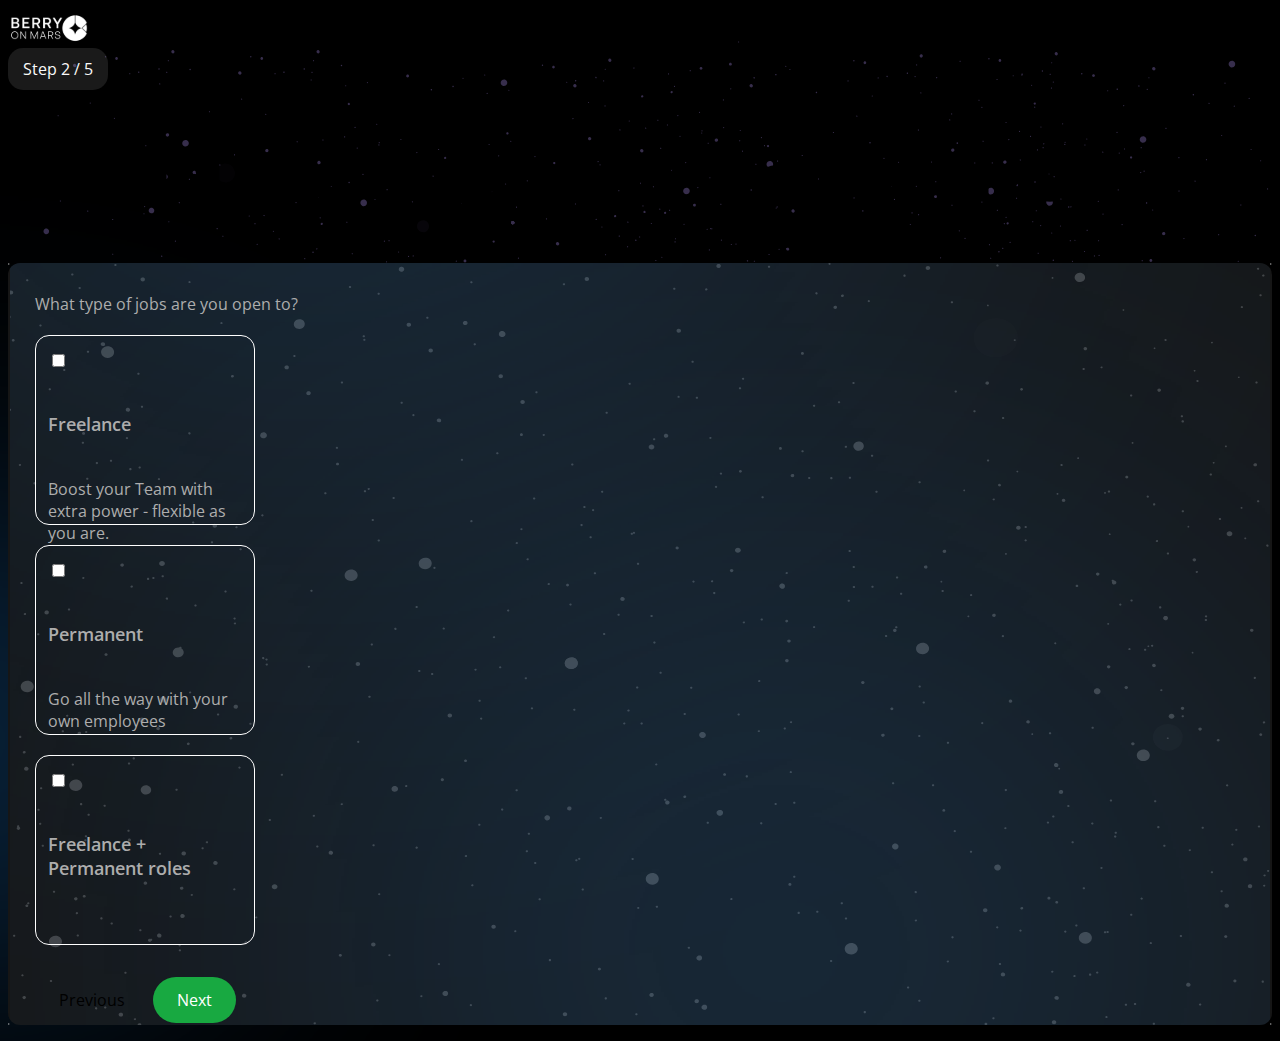
==== index.html @ b1b276da "create custom checkbox" ====
<html lang="en">

<head>
    <meta charset="UTF-8">
    <meta http-equiv="X-UA-Compatible" content="IE=edge">
    <meta name="viewport" content="width=device-width, initial-scale=1.0">
    <!-- Compiled and minified CSS -->
    <link href="https://cdn.jsdelivr.net/npm/bootstrap@5.1.1/dist/css/bootstrap.min.css" rel="stylesheet"
        integrity="sha384-F3w7mX95PdgyTmZZMECAngseQB83DfGTowi0iMjiWaeVhAn4FJkqJByhZMI3AhiU" crossorigin="anonymous">
    <link rel="stylesheet" href="assets/css/pages/form/step1.css">
    <link rel="stylesheet" href="assets/css/main.css">
    <title>Bryanmars</title>
</head>

<body>
    <header>
        <div class="container d-flex justify-content-between py-4">
            <img src="assets/img/Logo.svg" width="80px" alt="" srcset="">
            <div class="step-indicator">
                Step 2 / 5
            </div>
        </div>
    </header>
    <main>
        <div class="container">
            <div class="row">
                <div class="col-md-12 col-lg-5 mt-4">
                    <h1 class="text-center text-md-start text-white">
                        What Type of jobs are you open to?
                    </h1>
                </div>
                <div class="col-md-12 col-lg-7 mt-4">
                    <form action="" class="form px-4 py-3">
                        <p class="txt-gray">What type of jobs are you open to?</p>

                        <div class="jobs-list d-flex justify-content-between flex-column flex-lg-row">
                            <label for="freelance">
                                <div class="checkbox-box justify-content-start d-flex flex-column me-lg-3">
                                    <img src="assets/img/icon/checked.svg" alt="" class="checked-img">

                                    <input type="checkbox" class="d-none" name="" id="freelance"
                                        onchange="skillCheckChange(this)">
                                    <div class="mt-1 txt-gray font-normal">
                                        <h6 class="text-white font-semibold checkbox-text">Freelance</h6>
                                        <p class="txt-gray checkbox-text mt-4">Boost your Team with extra power -
                                            flexible as
                                            you are.</p>
                                    </div>
                                </div>
                            </label>

                            <label for="permanent">
                                <div class="checkbox-box justify-content-start d-flex flex-column me-lg-3">
                                    <img src="assets/img/icon/checked.svg" alt="" class="checked-img">

                                    <input type="checkbox" class="d-none" name="" id="permanent"
                                        onchange="skillCheckChange(this)">
                                    <div class="mt-1 txt-gray font-normal">
                                        <h6 class="text-white font-semibold checkbox-text">Permanent</h6>
                                        <p class="txt-gray checkbox-text mt-4">Go all the way with your own employees
                                        </p>
                                    </div>
                                </div>
                            </label>

                            <label for="team">
                                <div class="checkbox-box justify-content-start d-flex flex-column">
                                    <img src="assets/img/icon/checked.svg" alt="" class="checked-img">

                                    <input type="checkbox" class="d-none" name="" id="team"
                                        onchange="skillCheckChange(this)">
                                    <div class="mt-1 txt-gray font-normal">
                                        <h6 class="text-white font-semibold checkbox-text">Freelance +
                                            Permanent roles</h6>
                                    </div>
                                </div>
                            </label>

                        </div>


                        <br>
                        <br>
                        <div class="d-flex justify-content-between">
                            <a class="button button-transparent text-white d-block mb-1" href="index.html">Previous</a>
                            <a class="button button-green d-block mb-1" href="step2.html">Next</a>
                        </div>
                    </form>
                </div>
            </div>

        </div>


    </main>
    <script src="https://cdn.jsdelivr.net/npm/bootstrap@5.1.1/dist/js/bootstrap.bundle.min.js"
        integrity="sha384-/bQdsTh/da6pkI1MST/rWKFNjaCP5gBSY4sEBT38Q/9RBh9AH40zEOg7Hlq2THRZ"
        crossorigin="anonymous"></script>
    <script src="assets/js/component/form/custom-checkbox.js"></script>
    <script src="assets/js/index.js"></script>

</body>

</html>
---- assets/css/pages/form/step1.css ----
@import url('../initial.css');
@import url('../../component/custom-checkbox/custom-checkbox.css');


.jobs-list .checkbox-box{
    min-height: 132px;
    margin-top: 20px;
}

@media screen and (min-width: 1031px) {
    .jobs-list .checkbox-box{
        min-height: 153.6px;
    }
}
---- assets/css/main.css ----
@import url('setup.css');
@import url('utilities/text.css');
@import url('component/button/button.css');
@import url('component/select/custom-select.css');
@import url('component/form/chip.css');
@import url('component/form/custom-input.css');
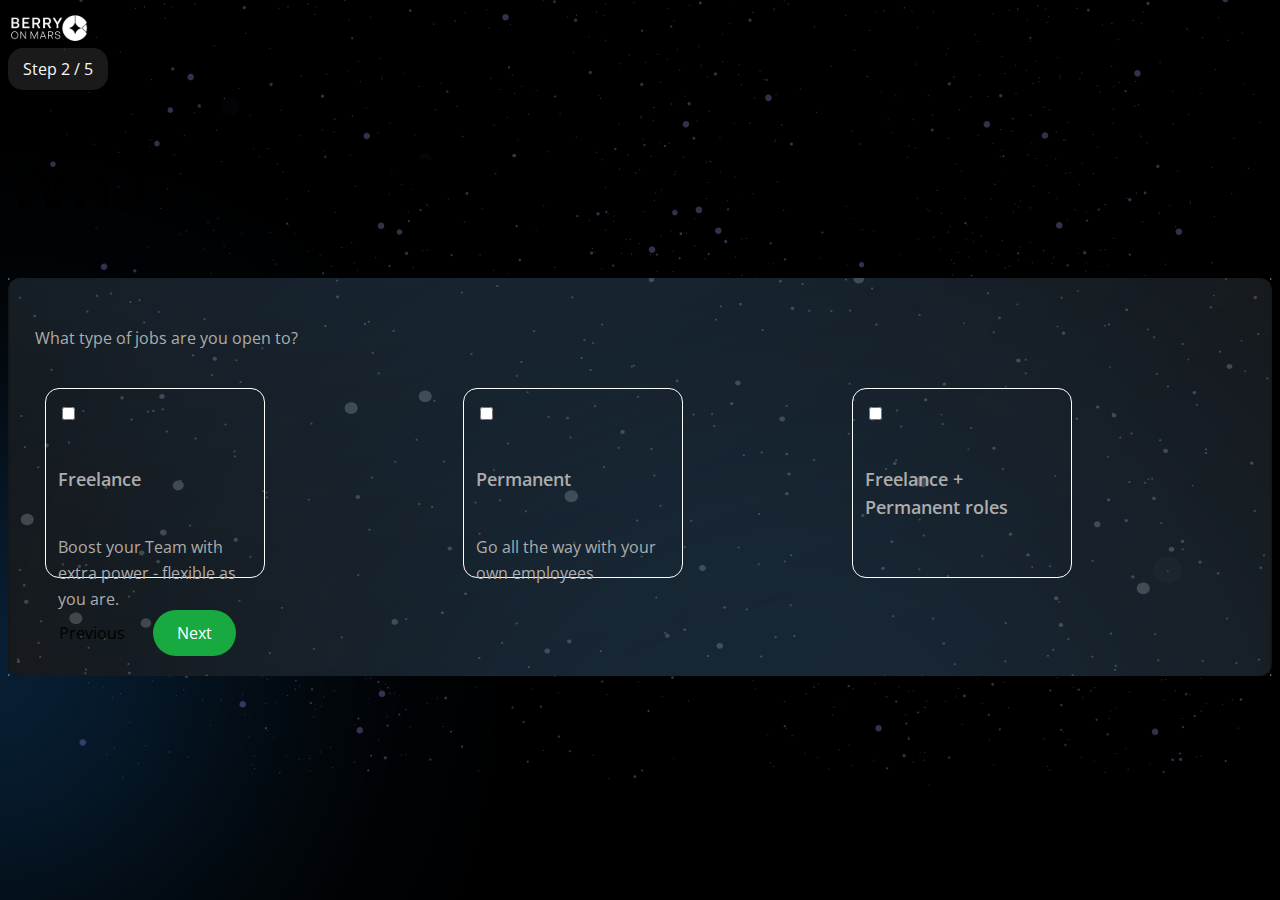
==== commit 94e03d33: "optimizing grid" ====
--- a/index.html
+++ b/index.html
@@ -33,9 +33,9 @@
                     <form action="" class="form px-4 py-3">
                         <p class="txt-gray">What type of jobs are you open to?</p>
 
-                        <div class="jobs-list d-flex justify-content-between flex-column flex-lg-row">
+                        <div class="jobs-list ">
                             <label for="freelance">
-                                <div class="checkbox-box justify-content-start d-flex flex-column me-lg-3">
+                                <div class="checkbox-box justify-content-start mx-auto  d-flex flex-column me-lg-3">
                                     <img src="assets/img/icon/checked.svg" alt="" class="checked-img">
 
                                     <input type="checkbox" class="d-none" name="" id="freelance"
@@ -50,7 +50,7 @@
                             </label>
 
                             <label for="permanent">
-                                <div class="checkbox-box justify-content-start d-flex flex-column me-lg-3">
+                                <div class="checkbox-box justify-content-start mx-auto d-flex flex-column me-lg-3">
                                     <img src="assets/img/icon/checked.svg" alt="" class="checked-img">
 
                                     <input type="checkbox" class="d-none" name="" id="permanent"
@@ -64,13 +64,13 @@
                             </label>
 
                             <label for="team">
-                                <div class="checkbox-box justify-content-start d-flex flex-column">
+                                <div class="checkbox-box justify-content-start mx-auto d-flex flex-column">
                                     <img src="assets/img/icon/checked.svg" alt="" class="checked-img">
 
                                     <input type="checkbox" class="d-none" name="" id="team"
                                         onchange="skillCheckChange(this)">
                                     <div class="mt-1 txt-gray font-normal">
-                                        <h6 class="text-white font-semibold checkbox-text">Freelance +
+                                        <h6 class="text-white font-semibold checkbox-text">Freelance + <br>
                                             Permanent roles</h6>
                                     </div>
                                 </div>
--- a/assets/css/pages/form/step1.css
+++ b/assets/css/pages/form/step1.css
@@ -1,13 +1,33 @@
 @import url('../initial.css');
 @import url('../../component/custom-checkbox/custom-checkbox.css');
 
+
+.jobs-list{
+    display: grid;
+    grid-template-columns: repeat(1, 1fr);
+}
 
 .jobs-list .checkbox-box{
     min-height: 132px;
     margin-top: 20px;
 }
 
-@media screen and (min-width: 1031px) {
+@media screen and (min-width: 768px) {
+    .jobs-list{
+        grid-template-columns: repeat(2, 1fr);
+    }
+    .jobs-list label{
+        margin-left: 10px;
+    }
+
+    .jobs-list label:nth-child(2){
+        margin-left: 25px;
+    }
+}
+@media screen and (min-width: 1231px) {
+    .jobs-list{
+        grid-template-columns: repeat(3, 1fr);
+    }
     .jobs-list .checkbox-box{
         min-height: 153.6px;
     }
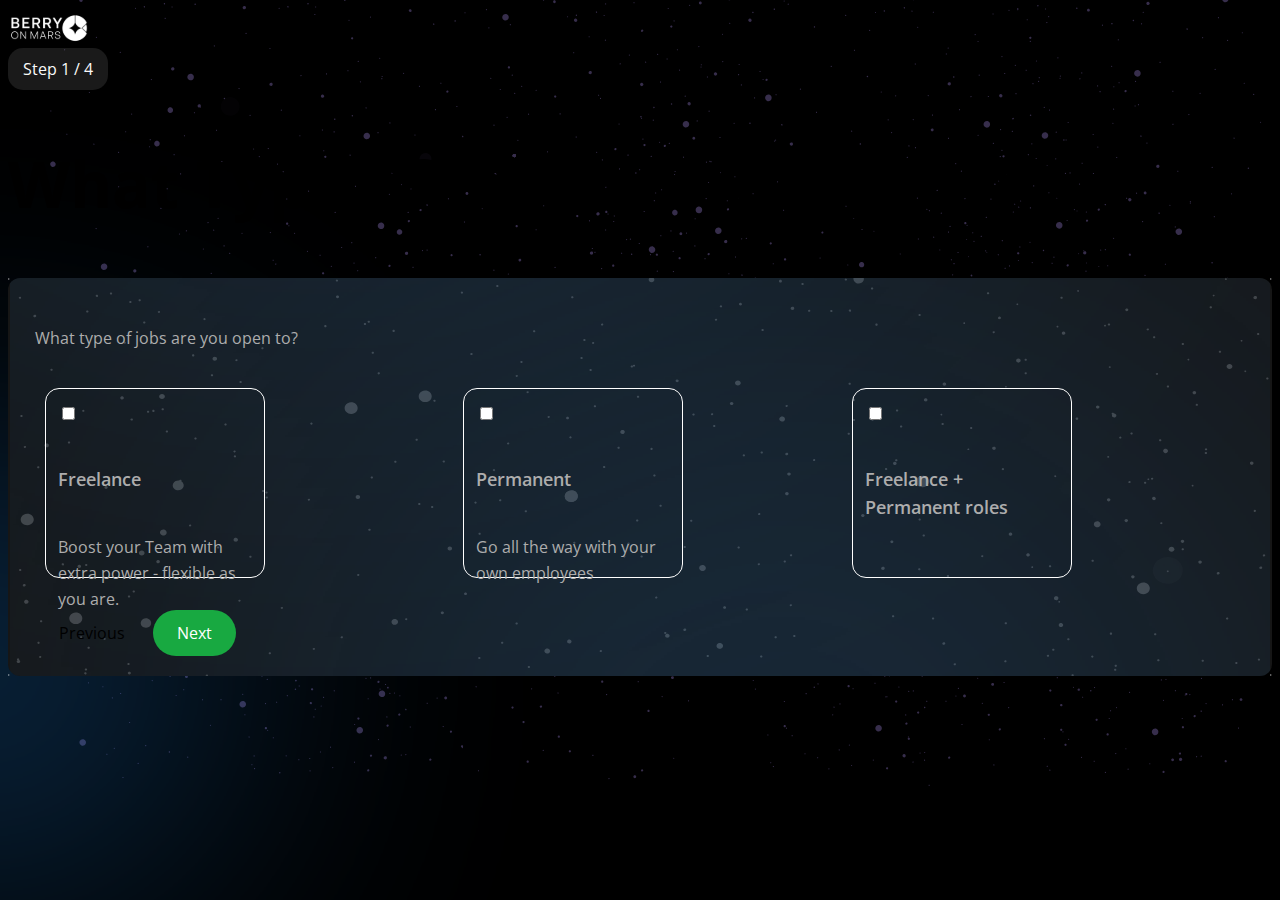
==== commit 1d5490cd: "sync chip with checkbox" ====
--- a/index.html
+++ b/index.html
@@ -17,7 +17,7 @@
         <div class="container d-flex justify-content-between py-4">
             <img src="assets/img/Logo.svg" width="80px" alt="" srcset="">
             <div class="step-indicator">
-                Step 2 / 5
+                Step 1 / 4
             </div>
         </div>
     </header>
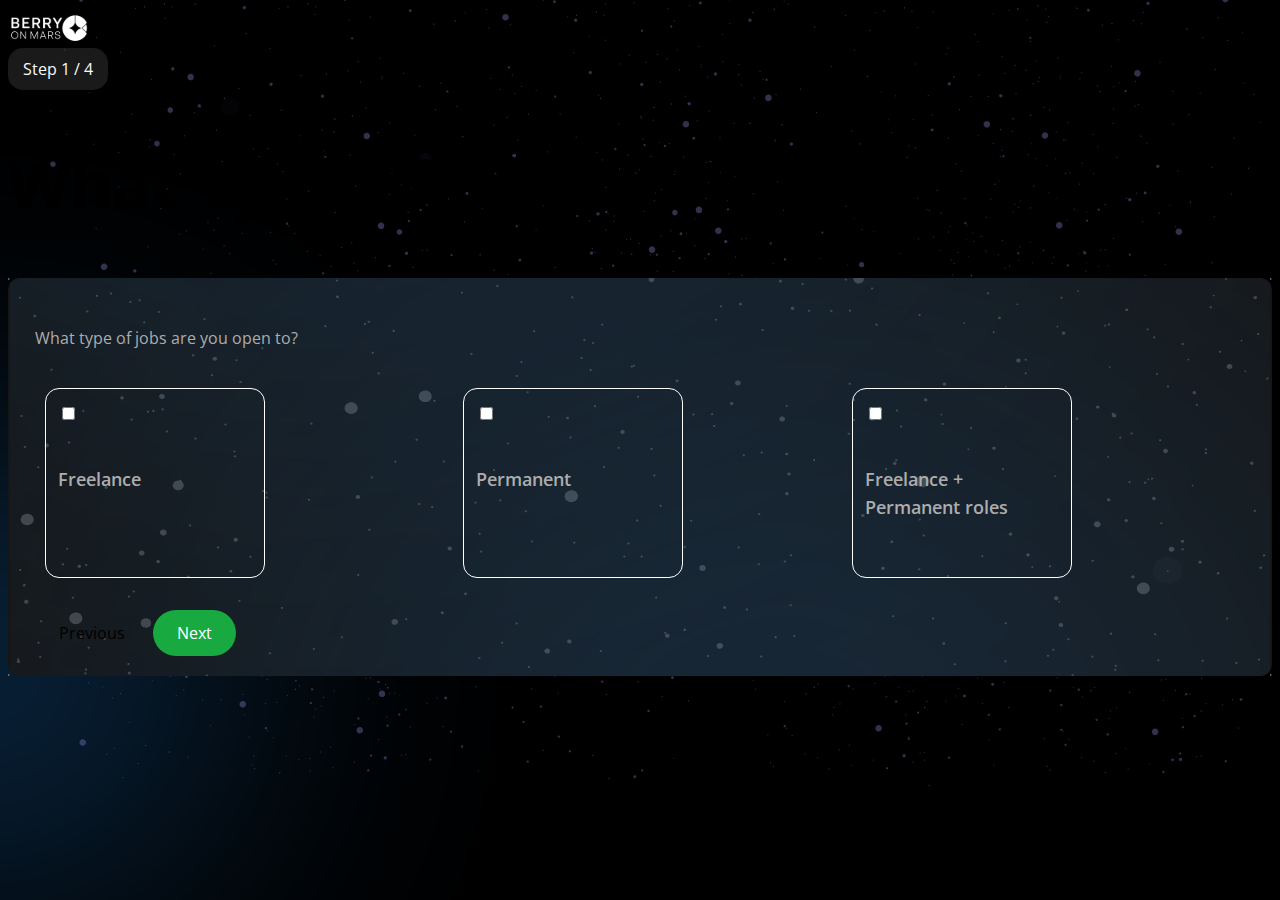
==== commit 4b4dc3b0: "remove list on mobile" ====
--- a/index.html
+++ b/index.html
@@ -35,36 +35,36 @@
 
                         <div class="jobs-list ">
                             <label for="freelance">
-                                <div class="checkbox-box justify-content-start mx-auto  d-flex flex-column me-lg-3">
+                                <div
+                                    class="checkbox-box justify-content-start mx-auto  d-flex flex-column me-lg-3 d-flex align-items-center justify-content-center">
                                     <img src="assets/img/icon/checked.svg" alt="" class="checked-img">
 
                                     <input type="checkbox" class="d-none" name="" id="freelance"
                                         onchange="skillCheckChange(this)">
                                     <div class="mt-1 txt-gray font-normal">
                                         <h6 class="text-white font-semibold checkbox-text">Freelance</h6>
-                                        <p class="txt-gray checkbox-text mt-4">Boost your Team with extra power -
-                                            flexible as
-                                            you are.</p>
+
                                     </div>
                                 </div>
                             </label>
 
                             <label for="permanent">
-                                <div class="checkbox-box justify-content-start mx-auto d-flex flex-column me-lg-3">
+                                <div
+                                    class="checkbox-box justify-content-start mx-auto d-flex flex-column me-lg-3 d-flex align-items-center justify-content-center">
                                     <img src="assets/img/icon/checked.svg" alt="" class="checked-img">
 
                                     <input type="checkbox" class="d-none" name="" id="permanent"
                                         onchange="skillCheckChange(this)">
                                     <div class="mt-1 txt-gray font-normal">
                                         <h6 class="text-white font-semibold checkbox-text">Permanent</h6>
-                                        <p class="txt-gray checkbox-text mt-4">Go all the way with your own employees
-                                        </p>
+
                                     </div>
                                 </div>
                             </label>
 
                             <label for="team">
-                                <div class="checkbox-box justify-content-start mx-auto d-flex flex-column">
+                                <div
+                                    class="checkbox-box justify-content-start mx-auto d-flex flex-column d-flex align-items-center justify-content-center">
                                     <img src="assets/img/icon/checked.svg" alt="" class="checked-img">
 
                                     <input type="checkbox" class="d-none" name="" id="team"
@@ -97,7 +97,7 @@
         integrity="sha384-/bQdsTh/da6pkI1MST/rWKFNjaCP5gBSY4sEBT38Q/9RBh9AH40zEOg7Hlq2THRZ"
         crossorigin="anonymous"></script>
     <script src="assets/js/component/form/custom-checkbox.js"></script>
-    <script src="assets/js/index.js"></script>
+    <script src="assets/js/main.js"></script>
 
 </body>
 
